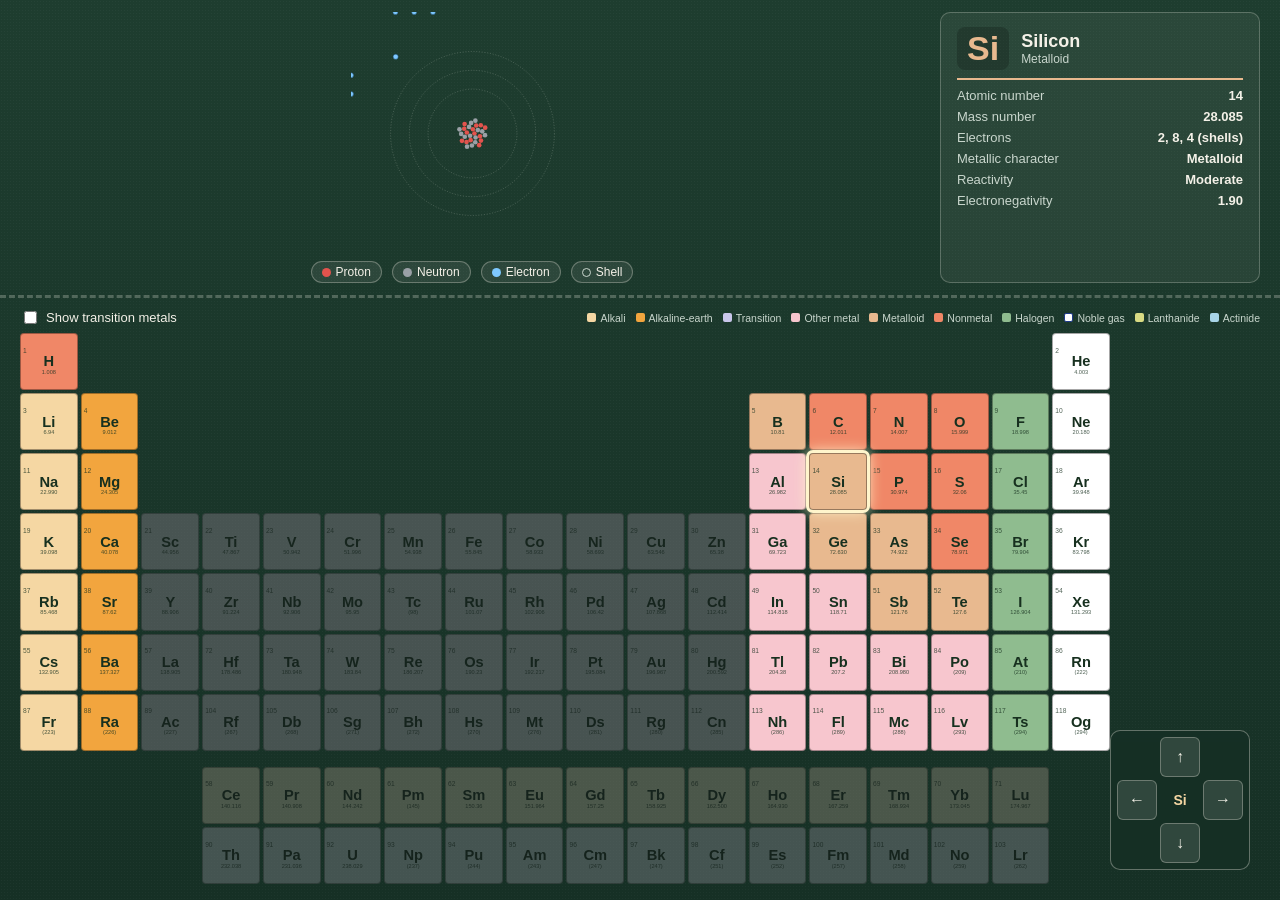
==== index.html @ e2ac0fb5 "Add interactive periodic table with Bohr model and trend toasts Blackboard-themed single-page app fo" ====
<!DOCTYPE html>
<html lang="en">
<head>
<meta charset="UTF-8">
<meta name="viewport" content="width=device-width, initial-scale=1.0">
<title>Atomic Journey — Interactive Periodic Table</title>
<link rel="stylesheet" href="style.css">
</head>
<body>
<div class="app">

  <header class="top-zone">
    <section class="bohr-panel">
      <svg id="bohr-svg" viewBox="0 0 440 440" aria-label="Bohr model diagram"></svg>
      <div class="legend-chips">
        <button class="legend-chip" data-kind="proton"><span class="dot proton"></span>Proton</button>
        <button class="legend-chip" data-kind="neutron"><span class="dot neutron"></span>Neutron</button>
        <button class="legend-chip" data-kind="electron"><span class="dot electron"></span>Electron</button>
        <button class="legend-chip" data-kind="shell"><span class="dot shell"></span>Shell</button>
      </div>
    </section>

    <aside class="info-panel" id="info-panel"></aside>
  </header>

  <main class="bottom-zone">
    <div class="table-toolbar">
      <label class="tm-toggle">
        <input type="checkbox" id="tm-toggle">
        Show transition metals
      </label>
      <div class="category-legend">
        <span><i style="background:#f5d7a3"></i>Alkali</span>
        <span><i style="background:#f2a53e"></i>Alkaline-earth</span>
        <span><i style="background:#c9c6ea"></i>Transition</span>
        <span><i style="background:#f7c6ce"></i>Other metal</span>
        <span><i style="background:#e8b98f"></i>Metalloid</span>
        <span><i style="background:#f08767"></i>Nonmetal</span>
        <span><i style="background:#8fbc8f"></i>Halogen</span>
        <span><i style="background:#ffffff;border:1px solid #1e3a8a"></i>Noble gas</span>
        <span><i style="background:#d9db84"></i>Lanthanide</span>
        <span><i style="background:#a8d5e8"></i>Actinide</span>
      </div>
    </div>

    <div class="table-wrap">
      <div class="periodic-grid" id="periodic-grid"></div>

      <div class="dpad" id="dpad">
        <button data-dir="up" aria-label="Move up a group">&#8593;</button>
        <button data-dir="left" aria-label="Move left across a period">&#8592;</button>
        <div class="dpad-center" id="dpad-current">Si</div>
        <button data-dir="right" aria-label="Move right across a period">&#8594;</button>
        <button data-dir="down" aria-label="Move down a group">&#8595;</button>
      </div>
    </div>
  </main>

</div>

<div id="toast-container"></div>
<div id="popup" class="popup hidden"></div>

<script src="elements.js"></script>
<script src="app.js"></script>
</body>
</html>
---- style.css ----
:root {
  --board: #1e3d2f;
  --board-dark: #163025;
  --chalk: #f4f1e8;
  --chalk-dim: #c9d6cd;
  --accent: #f5d7a3;
}

* { box-sizing: border-box; }

html, body {
  margin: 0;
  height: 100%;
  overflow: hidden;
  background: var(--board);
  color: var(--chalk);
  font-family: 'Segoe UI', Verdana, sans-serif;
}

body {
  background-image:
    radial-gradient(rgba(255,255,255,0.03) 1px, transparent 1px),
    linear-gradient(var(--board), var(--board-dark));
  background-size: 3px 3px, cover;
}

.app {
  display: flex;
  flex-direction: column;
  height: 100vh;
}

/* ---------- Top zone: Bohr model + info panel ---------- */
.top-zone {
  flex: 0 0 32%;
  display: flex;
  gap: 16px;
  padding: 12px 20px;
  border-bottom: 3px dashed rgba(244,241,232,0.25);
}

.bohr-panel {
  flex: 1 1 55%;
  display: flex;
  flex-direction: column;
  align-items: center;
  justify-content: center;
  min-width: 0;
}

#bohr-svg {
  width: 27vh;
  height: 27vh;
  max-width: 100%;
  flex: 0 0 auto;
}

.shell-ring {
  fill: none;
  stroke: rgba(244,241,232,0.35);
  stroke-dasharray: 2 3;
  cursor: pointer;
}

.electron-group {
  animation-name: spin;
  animation-timing-function: linear;
  animation-iteration-count: infinite;
}
@media (prefers-reduced-motion: reduce) {
  .electron-group { animation: none; }
}
@keyframes spin {
  from { transform: rotate(0deg); }
  to { transform: rotate(360deg); }
}

.electron {
  fill: #7ec8ff;
  stroke: #1a4a73;
  stroke-width: 0.8;
  cursor: pointer;
}
.nucleon.proton { fill: #e2534d; cursor: pointer; }
.nucleon.neutron { fill: #9aa0a6; cursor: pointer; }
.nucleus-blob { fill: #b0473f; opacity: 0.85; }
.nucleus-label { font-size: 13px; text-anchor: middle; fill: var(--chalk); font-weight: 600; }
.nucleus-label.proton { fill: #ffb3ab; }
.nucleus-label.neutron { fill: #d8dbde; }

.legend-chips {
  display: flex;
  gap: 10px;
  margin-top: 6px;
  flex-wrap: wrap;
  justify-content: center;
}
.legend-chip {
  display: flex;
  align-items: center;
  gap: 5px;
  background: rgba(244,241,232,0.08);
  border: 1px solid rgba(244,241,232,0.3);
  color: var(--chalk);
  border-radius: 14px;
  padding: 3px 10px;
  font-size: 12px;
  cursor: pointer;
}
.legend-chip:hover { background: rgba(244,241,232,0.18); }
.legend-chip .dot {
  width: 9px; height: 9px; border-radius: 50%; display: inline-block;
}
.dot.proton { background: #e2534d; }
.dot.neutron { background: #9aa0a6; }
.dot.electron { background: #7ec8ff; }
.dot.shell { background: transparent; border: 1px solid var(--chalk-dim); }

/* ---------- Info panel ---------- */
.info-panel {
  flex: 0 0 320px;
  background: rgba(244,241,232,0.06);
  border: 1px solid rgba(244,241,232,0.25);
  border-radius: 10px;
  padding: 14px 16px;
  overflow-y: auto;
  --accent: #f5d7a3;
}

.info-header {
  display: flex;
  align-items: center;
  gap: 12px;
  border-bottom: 2px solid var(--accent);
  padding-bottom: 8px;
  margin-bottom: 8px;
}
.info-symbol {
  font-size: 34px;
  font-weight: 700;
  color: var(--accent);
  background: rgba(0,0,0,0.2);
  border-radius: 8px;
  padding: 2px 10px;
}
.info-name { font-size: 18px; font-weight: 600; }
.info-category { font-size: 12px; color: var(--chalk-dim); }

.info-facts { margin: 0; display: flex; flex-direction: column; gap: 6px; }
.info-facts > div { display: flex; justify-content: space-between; font-size: 13px; gap: 8px; }
.info-facts dt { color: var(--chalk-dim); }
.info-facts dd { margin: 0; font-weight: 600; text-align: right; }

/* ---------- Bottom zone: table ---------- */
.bottom-zone {
  flex: 1 1 68%;
  display: flex;
  flex-direction: column;
  padding: 10px 20px 16px;
  min-height: 0;
}

.table-toolbar {
  display: flex;
  align-items: center;
  justify-content: space-between;
  gap: 16px;
  flex-wrap: wrap;
  padding-bottom: 6px;
}

.tm-toggle {
  display: flex;
  align-items: center;
  gap: 6px;
  font-size: 13px;
  cursor: pointer;
  white-space: nowrap;
}

.category-legend {
  display: flex;
  gap: 10px;
  flex-wrap: wrap;
  font-size: 10.5px;
  color: var(--chalk-dim);
}
.category-legend span { display: flex; align-items: center; gap: 4px; }
.category-legend i { width: 9px; height: 9px; border-radius: 2px; display: inline-block; }

.table-wrap {
  flex: 1;
  position: relative;
  min-height: 0;
  padding-right: 150px;
}

.periodic-grid {
  display: grid;
  grid-template-columns: repeat(18, minmax(0, 1fr));
  grid-template-rows: repeat(7, minmax(0, 1fr)) 10px repeat(2, minmax(0, 1fr));
  gap: 3px;
  height: 100%;
  width: 100%;
}

.tile {
  background: var(--tile-color, #ddd);
  border: 1px solid rgba(0,0,0,0.35);
  border-radius: 4px;
  color: #17301f;
  display: flex;
  flex-direction: column;
  align-items: center;
  justify-content: center;
  padding: 1px 2px;
  cursor: pointer;
  font-family: inherit;
  min-width: 0;
  overflow: hidden;
  transition: transform 0.12s ease, box-shadow 0.12s ease;
}
.tile:hover:not(.inactive) { transform: scale(1.08); box-shadow: 0 0 8px rgba(244,241,232,0.6); z-index: 2; }
.tile.current {
  outline: 3px solid #fff5cc;
  box-shadow: 0 0 14px 2px rgba(255,245,204,0.9);
  z-index: 3;
}
.tile.inactive {
  filter: grayscale(0.7) brightness(0.55);
  cursor: default;
  opacity: 0.55;
}

.tile-z { font-size: 0.5em; align-self: flex-start; opacity: 0.75; line-height: 1; }
.tile-symbol { font-size: 1.1em; font-weight: 700; line-height: 1.05; }
.tile-mass { font-size: 0.42em; line-height: 1; opacity: 0.8; }

/* ---------- D-pad ---------- */
.dpad {
  position: absolute;
  right: 10px;
  bottom: 14px;
  display: grid;
  grid-template-columns: repeat(3, 40px);
  grid-template-rows: repeat(3, 40px);
  gap: 3px;
  background: rgba(22,48,37,0.85);
  border: 1px solid rgba(244,241,232,0.35);
  border-radius: 10px;
  padding: 6px;
  backdrop-filter: blur(2px);
}
.dpad button {
  background: rgba(244,241,232,0.12);
  border: 1px solid rgba(244,241,232,0.3);
  color: var(--chalk);
  font-size: 16px;
  border-radius: 6px;
  cursor: pointer;
}
.dpad button:hover:not(:disabled) { background: rgba(244,241,232,0.28); }
.dpad button:disabled { opacity: 0.25; cursor: default; }
.dpad button[data-dir="up"] { grid-column: 2; grid-row: 1; }
.dpad button[data-dir="left"] { grid-column: 1; grid-row: 2; }
.dpad button[data-dir="right"] { grid-column: 3; grid-row: 2; }
.dpad button[data-dir="down"] { grid-column: 2; grid-row: 3; }
.dpad-center {
  grid-column: 2; grid-row: 2;
  display: flex; align-items: center; justify-content: center;
  font-weight: 700;
  font-size: 14px;
  color: var(--accent, #f5d7a3);
}

/* ---------- Toasts ---------- */
#toast-container {
  position: fixed;
  top: 16px;
  left: 50%;
  transform: translateX(-50%);
  display: flex;
  flex-direction: column;
  gap: 8px;
  z-index: 50;
  align-items: center;
}
.toast {
  background: rgba(22,48,37,0.95);
  border: 1px solid rgba(244,241,232,0.4);
  border-radius: 8px;
  padding: 10px 16px;
  min-width: 320px;
  max-width: 480px;
  opacity: 0;
  transform: translateY(-12px);
  transition: opacity 0.25s ease, transform 0.25s ease;
  box-shadow: 0 4px 16px rgba(0,0,0,0.4);
}
.toast.show { opacity: 1; transform: translateY(0); }
.toast-headline { font-weight: 700; font-size: 14px; margin-bottom: 4px; }
.toast-stats { font-size: 12px; color: var(--chalk-dim); margin-bottom: 4px; }
.toast-trend { font-size: 12.5px; line-height: 1.35; }
.toast-extra { font-size: 12px; margin-top: 4px; color: var(--accent); }

/* ---------- Popup ---------- */
.popup {
  position: fixed;
  background: rgba(22,48,37,0.97);
  border: 1px solid rgba(244,241,232,0.4);
  border-radius: 8px;
  padding: 10px 14px;
  max-width: 240px;
  font-size: 12.5px;
  line-height: 1.4;
  z-index: 60;
  box-shadow: 0 4px 16px rgba(0,0,0,0.4);
}
.popup p { margin: 4px 0 0; }
.popup.hidden { display: none; }
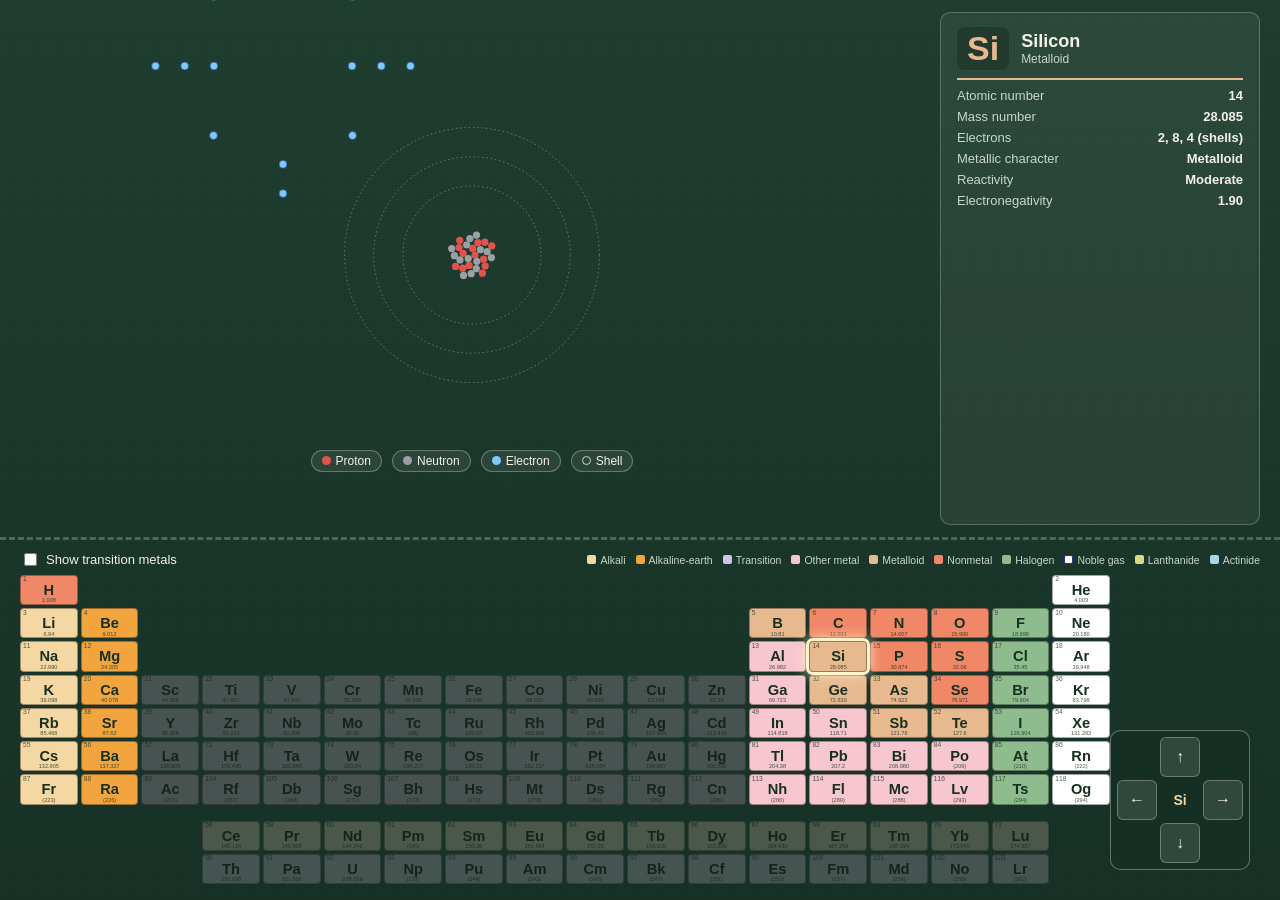
==== commit 1b80ccc9: "Rebalance layout toward the Bohr model, add comic-style change bursts Bohr model + info panel now ta" ====
--- a/index.html
+++ b/index.html
@@ -58,7 +58,6 @@
 
 </div>
 
-<div id="toast-container"></div>
 <div id="popup" class="popup hidden"></div>
 
 <script src="elements.js"></script>
--- a/style.css
+++ b/style.css
@@ -32,7 +32,7 @@
 
 /* ---------- Top zone: Bohr model + info panel ---------- */
 .top-zone {
-  flex: 0 0 32%;
+  flex: 0 0 60%;
   display: flex;
   gap: 16px;
   padding: 12px 20px;
@@ -49,10 +49,11 @@
 }
 
 #bohr-svg {
-  width: 27vh;
-  height: 27vh;
+  width: 42vh;
+  height: 42vh;
   max-width: 100%;
   flex: 0 0 auto;
+  overflow: visible;
 }
 
 .shell-ring {
@@ -87,6 +88,34 @@
 .nucleus-label { font-size: 13px; text-anchor: middle; fill: var(--chalk); font-weight: 600; }
 .nucleus-label.proton { fill: #ffb3ab; }
 .nucleus-label.neutron { fill: #d8dbde; }
+
+.comic-burst {
+  font: 800 28px 'Comic Sans MS', 'Segoe UI', sans-serif;
+  text-anchor: middle;
+  paint-order: stroke;
+  stroke: #142219;
+  stroke-width: 4px;
+  stroke-linejoin: round;
+  transform-box: fill-box;
+  transform-origin: center;
+  opacity: 0;
+  animation: comic-pop 1100ms ease-out forwards;
+  pointer-events: none;
+}
+.comic-burst.proton { fill: #ff9d8f; }
+.comic-burst.neutron { fill: #cfd4d8; }
+.comic-burst.electron { fill: #8fd4ff; }
+.comic-burst.shell { fill: #fff08a; }
+@keyframes comic-pop {
+  0%   { opacity: 0; transform: scale(0.3) rotate(-8deg) translateY(6px); }
+  18%  { opacity: 1; transform: scale(1.2) rotate(4deg) translateY(-4px); }
+  35%  { transform: scale(1) rotate(-2deg) translateY(-6px); }
+  75%  { opacity: 1; transform: scale(1) rotate(0deg) translateY(-18px); }
+  100% { opacity: 0; transform: scale(0.9) rotate(0deg) translateY(-34px); }
+}
+@media (prefers-reduced-motion: reduce) {
+  .comic-burst { animation: none; opacity: 1; }
+}
 
 .legend-chips {
   display: flex;
@@ -153,7 +182,7 @@
 
 /* ---------- Bottom zone: table ---------- */
 .bottom-zone {
-  flex: 1 1 68%;
+  flex: 1 1 40%;
   display: flex;
   flex-direction: column;
   padding: 10px 20px 16px;
@@ -273,35 +302,27 @@
   color: var(--accent, #f5d7a3);
 }
 
-/* ---------- Toasts ---------- */
-#toast-container {
+/* ---------- Flying info toast ---------- */
+.toast {
   position: fixed;
-  top: 16px;
-  left: 50%;
-  transform: translateX(-50%);
-  display: flex;
-  flex-direction: column;
-  gap: 8px;
-  z-index: 50;
-  align-items: center;
-}
-.toast {
-  background: rgba(22,48,37,0.95);
+  background: rgba(22,48,37,0.96);
   border: 1px solid rgba(244,241,232,0.4);
   border-radius: 8px;
   padding: 10px 16px;
-  min-width: 320px;
-  max-width: 480px;
+  width: 300px;
+  z-index: 55;
+  box-shadow: 0 4px 16px rgba(0,0,0,0.4);
   opacity: 0;
-  transform: translateY(-12px);
-  transition: opacity 0.25s ease, transform 0.25s ease;
-  box-shadow: 0 4px 16px rgba(0,0,0,0.4);
-}
-.toast.show { opacity: 1; transform: translateY(0); }
-.toast-headline { font-weight: 700; font-size: 14px; margin-bottom: 4px; }
-.toast-stats { font-size: 12px; color: var(--chalk-dim); margin-bottom: 4px; }
-.toast-trend { font-size: 12.5px; line-height: 1.35; }
-.toast-extra { font-size: 12px; margin-top: 4px; color: var(--accent); }
+  transform: scale(0.85);
+}
+.toast-headline { font-weight: 700; font-size: 13px; margin-bottom: 4px; }
+.toast-stats { font-size: 11.5px; color: var(--chalk-dim); margin-bottom: 4px; }
+.toast-trend { font-size: 12px; line-height: 1.35; }
+.toast-extra { font-size: 11.5px; margin-top: 4px; color: var(--accent); }
+.toast-predict { font-size: 12px; line-height: 1.35; margin-top: 6px; padding-top: 6px; border-top: 1px dashed rgba(244,241,232,0.3); font-style: italic; color: #cdeccb; }
+@media (prefers-reduced-motion: reduce) {
+  .toast { transition: opacity 0.3s ease !important; }
+}
 
 /* ---------- Popup ---------- */
 .popup {
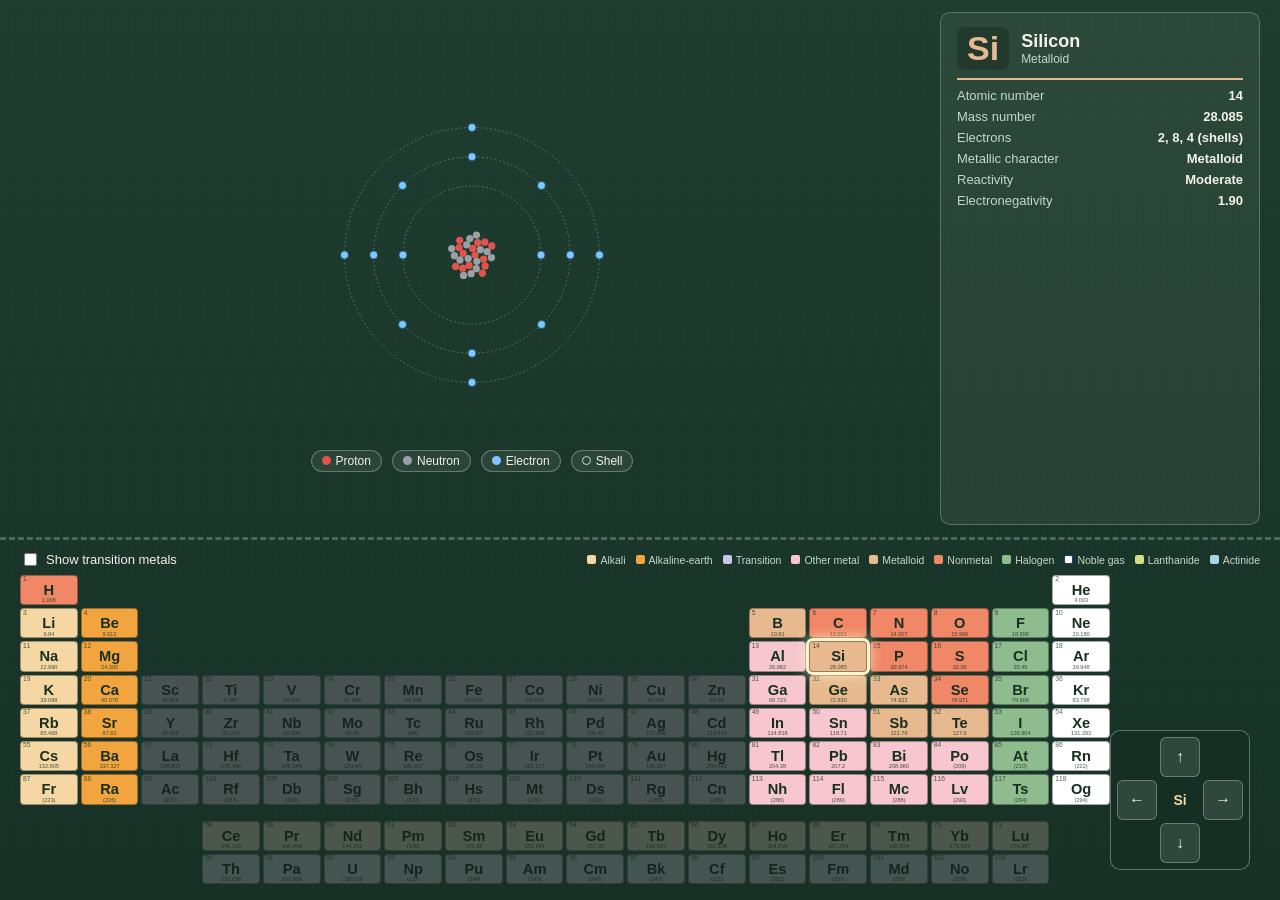
==== commit 0e6300fc: "Fix electron ring positioning, reposition toast, add subshell display Electrons were missing the CEN" ====
--- a/index.html
+++ b/index.html
@@ -11,6 +11,7 @@
 
   <header class="top-zone">
     <section class="bohr-panel">
+      <div class="subshell-panel" id="subshell-panel"></div>
       <svg id="bohr-svg" viewBox="0 0 440 440" aria-label="Bohr model diagram"></svg>
       <div class="legend-chips">
         <button class="legend-chip" data-kind="proton"><span class="dot proton"></span>Proton</button>
--- a/style.css
+++ b/style.css
@@ -46,7 +46,37 @@
   align-items: center;
   justify-content: center;
   min-width: 0;
-}
+  position: relative;
+}
+
+.subshell-panel {
+  position: absolute;
+  left: 14px;
+  top: 50%;
+  transform: translateY(-50%);
+  display: grid;
+  grid-template-columns: repeat(2, minmax(0, 1fr));
+  gap: 5px;
+  max-width: 190px;
+}
+
+.subshell-chip {
+  display: flex;
+  align-items: center;
+  justify-content: space-between;
+  gap: 6px;
+  padding: 3px 8px;
+  border-radius: 6px;
+  font-size: 12px;
+  font-weight: 600;
+  color: #17301f;
+  white-space: nowrap;
+}
+.subshell-chip .n-count { font-weight: 700; }
+.subshell-chip.sub-s { background: #8fd4ff; }
+.subshell-chip.sub-p { background: #9fe0a8; }
+.subshell-chip.sub-d { background: #c9c6ea; }
+.subshell-chip.sub-f { background: #d9db84; }
 
 #bohr-svg {
   width: 42vh;
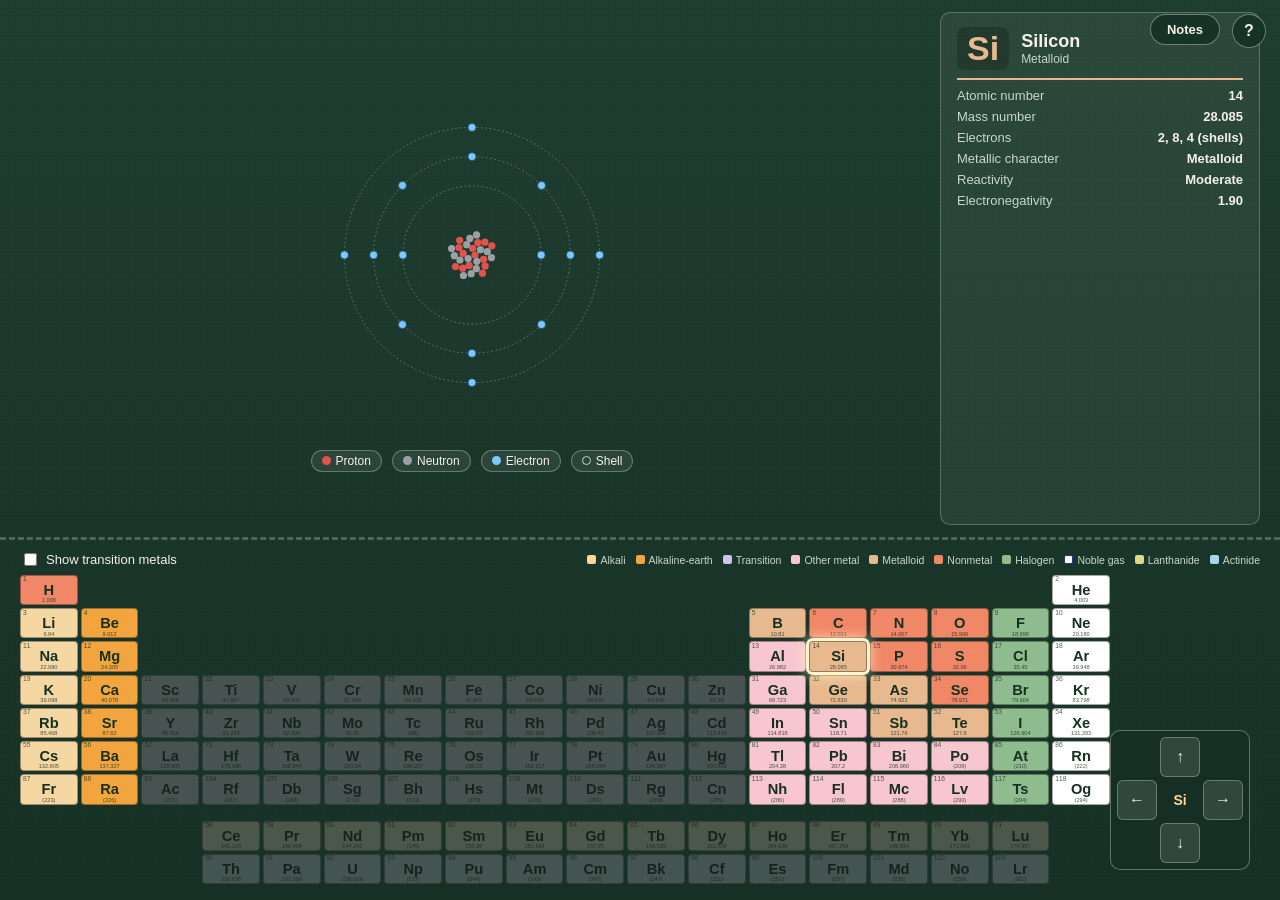
==== commit ad49f299: "Persistent/subheaded toasts beside the atom, guided tour, notes page The info toast no longer auto-d" ====
--- a/index.html
+++ b/index.html
@@ -61,6 +61,21 @@
 
 <div id="popup" class="popup hidden"></div>
 
+<a id="notes-btn" class="corner-btn notes-btn" href="notes.html" aria-label="Open notes page">Notes</a>
+<button id="tour-btn" class="corner-btn tour-btn" aria-label="Take the tour">?</button>
+
+<div id="tour-blocker" class="tour-blocker hidden"></div>
+<div id="tour-highlight" class="tour-highlight hidden"></div>
+<div id="tour-caption" class="tour-caption hidden">
+  <div class="tour-title" id="tour-title"></div>
+  <div class="tour-body" id="tour-body"></div>
+  <div class="tour-controls">
+    <button id="tour-skip">Skip</button>
+    <span class="tour-progress" id="tour-progress"></span>
+    <button id="tour-next">Next</button>
+  </div>
+</div>
+
 <script src="elements.js"></script>
 <script src="app.js"></script>
 </body>
--- a/style.css
+++ b/style.css
@@ -86,17 +86,24 @@
   overflow: visible;
 }
 
+.atom-scale {
+  transform-origin: 220px 220px;
+  transition: transform 700ms ease;
+}
+
 .shell-ring {
   fill: none;
   stroke: rgba(244,241,232,0.35);
   stroke-dasharray: 2 3;
   cursor: pointer;
+  transition: r 600ms ease, opacity 500ms ease;
 }
 
 .electron-group {
   animation-name: spin;
   animation-timing-function: linear;
   animation-iteration-count: infinite;
+  transition: opacity 500ms ease;
 }
 @media (prefers-reduced-motion: reduce) {
   .electron-group { animation: none; }
@@ -111,10 +118,25 @@
   stroke: #1a4a73;
   stroke-width: 0.8;
   cursor: pointer;
-}
-.nucleon.proton { fill: #e2534d; cursor: pointer; }
-.nucleon.neutron { fill: #9aa0a6; cursor: pointer; }
-.nucleus-blob { fill: #b0473f; opacity: 0.85; }
+  transition: cx 550ms ease, cy 550ms ease, opacity 450ms ease, r 450ms ease;
+}
+.nucleon {
+  transition: cx 550ms ease, cy 550ms ease, opacity 450ms ease, r 450ms ease;
+  animation: nucleon-jiggle 2.6s ease-in-out infinite;
+  cursor: pointer;
+}
+.nucleon.proton { fill: #e2534d; }
+.nucleon.neutron { fill: #9aa0a6; }
+@keyframes nucleon-jiggle {
+  0%, 100% { transform: translate(0, 0); }
+  25%      { transform: translate(0.6px, -0.5px); }
+  50%      { transform: translate(-0.5px, 0.6px); }
+  75%      { transform: translate(0.5px, 0.5px); }
+}
+@media (prefers-reduced-motion: reduce) {
+  .nucleon { animation: none; }
+}
+.nucleus-blob { fill: #b0473f; opacity: 0.85; transition: r 500ms ease; }
 .nucleus-label { font-size: 13px; text-anchor: middle; fill: var(--chalk); font-weight: 600; }
 .nucleus-label.proton { fill: #ffb3ab; }
 .nucleus-label.neutron { fill: #d8dbde; }
@@ -138,10 +160,10 @@
 .comic-burst.shell { fill: #fff08a; }
 @keyframes comic-pop {
   0%   { opacity: 0; transform: scale(0.3) rotate(-8deg) translateY(6px); }
-  18%  { opacity: 1; transform: scale(1.2) rotate(4deg) translateY(-4px); }
-  35%  { transform: scale(1) rotate(-2deg) translateY(-6px); }
-  75%  { opacity: 1; transform: scale(1) rotate(0deg) translateY(-18px); }
-  100% { opacity: 0; transform: scale(0.9) rotate(0deg) translateY(-34px); }
+  18%  { opacity: 1; transform: scale(1.2) rotate(4deg) translateY(-8px); }
+  35%  { transform: scale(1) rotate(-2deg) translateY(-16px); }
+  75%  { opacity: 1; transform: scale(1) rotate(0deg) translateY(-34px); }
+  100% { opacity: 0; transform: scale(0.9) rotate(0deg) translateY(-50px); }
 }
 @media (prefers-reduced-motion: reduce) {
   .comic-burst { animation: none; opacity: 1; }
@@ -332,27 +354,104 @@
   color: var(--accent, #f5d7a3);
 }
 
-/* ---------- Flying info toast ---------- */
+/* ---------- Info toast (persists beside the atom until the next move) ---------- */
 .toast {
   position: fixed;
-  background: rgba(22,48,37,0.96);
-  border: 1px solid rgba(244,241,232,0.4);
+  background: rgba(18,40,30,0.98);
+  border: 1px solid rgba(244,241,232,0.45);
   border-radius: 8px;
-  padding: 10px 16px;
-  width: 300px;
+  padding: 12px 18px;
+  width: 320px;
   z-index: 55;
-  box-shadow: 0 4px 16px rgba(0,0,0,0.4);
+  box-shadow: 0 4px 20px rgba(0,0,0,0.45);
   opacity: 0;
-  transform: scale(0.85);
-}
-.toast-headline { font-weight: 700; font-size: 13px; margin-bottom: 4px; }
-.toast-stats { font-size: 11.5px; color: var(--chalk-dim); margin-bottom: 4px; }
-.toast-trend { font-size: 12px; line-height: 1.35; }
-.toast-extra { font-size: 11.5px; margin-top: 4px; color: var(--accent); }
-.toast-predict { font-size: 12px; line-height: 1.35; margin-top: 6px; padding-top: 6px; border-top: 1px dashed rgba(244,241,232,0.3); font-style: italic; color: #cdeccb; }
+}
+.toast-section + .toast-section {
+  margin-top: 9px;
+  padding-top: 9px;
+  border-top: 1px dashed rgba(244,241,232,0.3);
+}
+.toast-label {
+  font-size: 10.5px;
+  text-transform: uppercase;
+  letter-spacing: 0.07em;
+  font-weight: 700;
+  color: var(--accent);
+  margin-bottom: 4px;
+}
+.toast-headline { font-weight: 700; font-size: 14.5px; margin-bottom: 5px; }
+.toast-stats { font-size: 12.5px; color: var(--chalk-dim); }
+.toast-trend { font-size: 13px; line-height: 1.4; }
+.toast-extra { font-size: 12.5px; margin-top: 5px; color: var(--accent); }
+.toast-predict { font-size: 13px; line-height: 1.4; font-style: italic; color: #d9f2d6; }
 @media (prefers-reduced-motion: reduce) {
   .toast { transition: opacity 0.3s ease !important; }
 }
+
+/* ---------- Corner buttons (Notes / Tour) ---------- */
+.corner-btn {
+  position: fixed;
+  top: 14px;
+  z-index: 70;
+  background: rgba(22,48,37,0.9);
+  color: var(--chalk);
+  border: 1px solid rgba(244,241,232,0.4);
+  border-radius: 20px;
+  font-size: 13px;
+  font-weight: 700;
+  cursor: pointer;
+  text-decoration: none;
+  display: inline-flex;
+  align-items: center;
+  justify-content: center;
+}
+.corner-btn:hover { background: rgba(244,241,232,0.18); }
+.notes-btn { right: 60px; padding: 7px 16px; }
+.tour-btn { right: 14px; width: 34px; height: 34px; padding: 0; border-radius: 50%; font-size: 16px; }
+
+/* ---------- Guided tour ---------- */
+.hidden { display: none; }
+.tour-blocker {
+  position: fixed;
+  inset: 0;
+  z-index: 90;
+  background: transparent;
+}
+.tour-highlight {
+  position: fixed;
+  z-index: 91;
+  border-radius: 12px;
+  border: 3px solid #fff5cc;
+  box-shadow: 0 0 0 9999px rgba(10,20,15,0.75), 0 0 26px rgba(255,245,204,0.5);
+  transition: top 350ms ease, left 350ms ease, width 350ms ease, height 350ms ease;
+  pointer-events: none;
+}
+.tour-caption {
+  position: fixed;
+  z-index: 92;
+  width: 320px;
+  background: rgba(18,40,30,0.98);
+  border: 1px solid rgba(244,241,232,0.45);
+  border-radius: 10px;
+  padding: 14px 18px;
+  box-shadow: 0 4px 20px rgba(0,0,0,0.45);
+  transition: top 350ms ease, left 350ms ease;
+}
+.tour-title { font-weight: 700; font-size: 15px; margin-bottom: 6px; color: var(--accent); }
+.tour-body { font-size: 13px; line-height: 1.4; margin-bottom: 12px; }
+.tour-controls { display: flex; align-items: center; justify-content: space-between; gap: 10px; }
+.tour-controls button {
+  background: rgba(244,241,232,0.12);
+  border: 1px solid rgba(244,241,232,0.3);
+  color: var(--chalk);
+  border-radius: 6px;
+  padding: 5px 14px;
+  font-size: 12.5px;
+  cursor: pointer;
+}
+.tour-controls button:hover { background: rgba(244,241,232,0.24); }
+#tour-next { background: var(--accent); color: #17301f; border-color: var(--accent); }
+.tour-progress { font-size: 11.5px; color: var(--chalk-dim); }
 
 /* ---------- Popup ---------- */
 .popup {
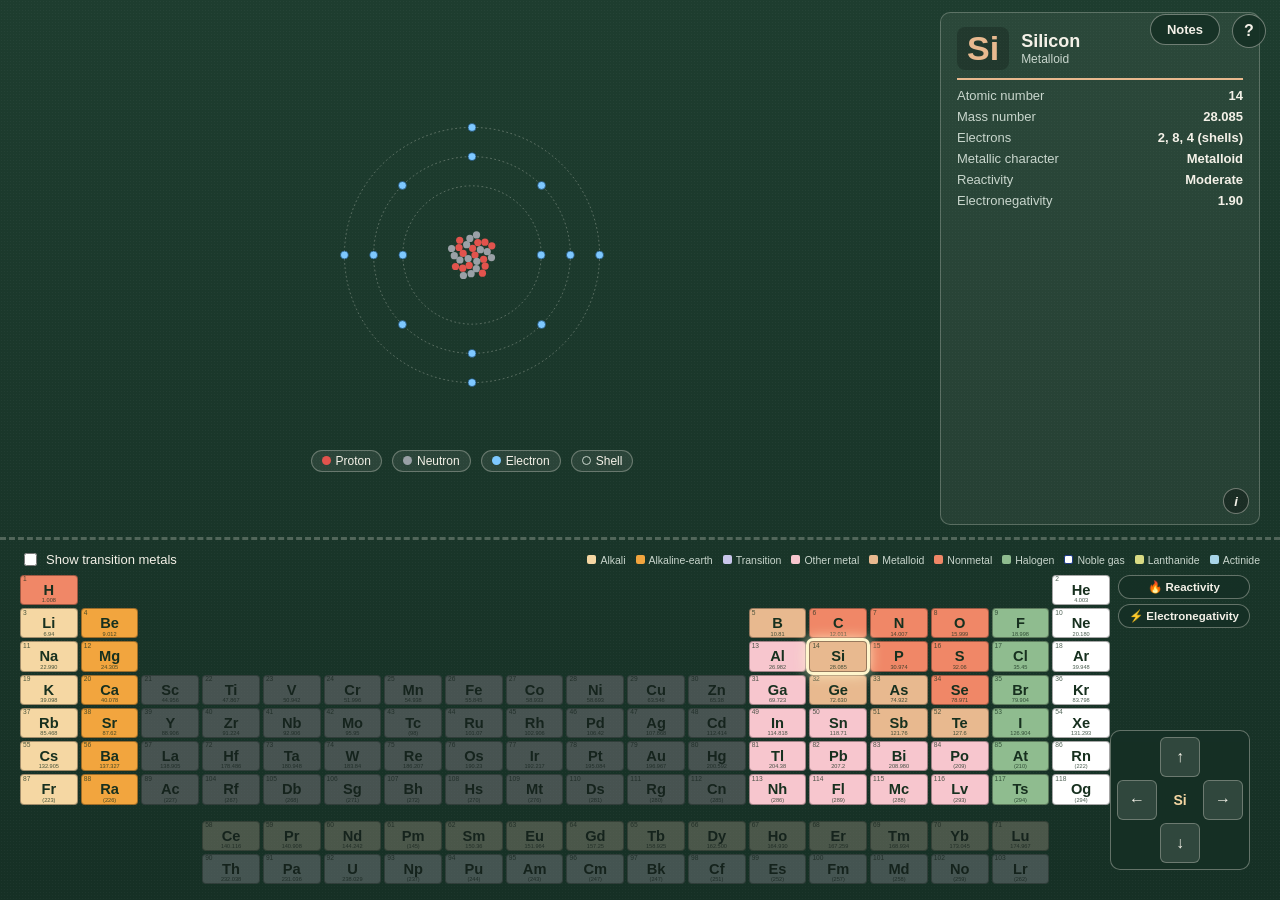
==== commit 6e52b1bd: "Category-aware reactivity prediction, reactivity/electronegativity heatmaps, flip-card write-ups Rea" ====
--- a/index.html
+++ b/index.html
@@ -21,7 +21,13 @@
       </div>
     </section>
 
-    <aside class="info-panel" id="info-panel"></aside>
+    <aside class="info-panel" id="info-panel">
+      <button class="flip-btn" id="flip-btn" aria-label="Show element write-up">i</button>
+      <div class="info-card-inner" id="info-card-inner">
+        <div class="info-card-front" id="info-card-front"></div>
+        <div class="info-card-back" id="info-card-back"></div>
+      </div>
+    </aside>
   </header>
 
   <main class="bottom-zone">
@@ -47,6 +53,11 @@
     <div class="table-wrap">
       <div class="periodic-grid" id="periodic-grid"></div>
 
+      <div class="heatmap-toggles">
+        <button class="heatmap-btn" id="heat-reactivity-btn">🔥 Reactivity</button>
+        <button class="heatmap-btn" id="heat-electroneg-btn">⚡ Electronegativity</button>
+      </div>
+
       <div class="dpad" id="dpad">
         <button data-dir="up" aria-label="Move up a group">&#8593;</button>
         <button data-dir="left" aria-label="Move left across a period">&#8592;</button>
@@ -60,6 +71,7 @@
 </div>
 
 <div id="popup" class="popup hidden"></div>
+<div id="heatmap-caption" class="heatmap-caption hidden"></div>
 
 <a id="notes-btn" class="corner-btn notes-btn" href="notes.html" aria-label="Open notes page">Notes</a>
 <button id="tour-btn" class="corner-btn tour-btn" aria-label="Take the tour">?</button>
--- a/style.css
+++ b/style.css
@@ -197,15 +197,59 @@
 .dot.electron { background: #7ec8ff; }
 .dot.shell { background: transparent; border: 1px solid var(--chalk-dim); }
 
-/* ---------- Info panel ---------- */
+/* ---------- Info panel (flip card) ---------- */
 .info-panel {
   flex: 0 0 320px;
   background: rgba(244,241,232,0.06);
   border: 1px solid rgba(244,241,232,0.25);
   border-radius: 10px;
+  position: relative;
+  --accent: #f5d7a3;
+  perspective: 1400px;
+}
+
+.flip-btn {
+  position: absolute;
+  bottom: 10px;
+  right: 10px;
+  z-index: 5;
+  width: 26px;
+  height: 26px;
+  border-radius: 50%;
+  background: rgba(0,0,0,0.3);
+  border: 1px solid rgba(244,241,232,0.4);
+  color: var(--chalk);
+  cursor: pointer;
+  font-size: 13px;
+  font-style: italic;
+  font-weight: 700;
+  display: flex;
+  align-items: center;
+  justify-content: center;
+}
+.flip-btn:hover { background: rgba(244,241,232,0.2); }
+
+.info-card-inner {
+  position: relative;
+  width: 100%;
+  height: 100%;
+  transform-style: preserve-3d;
+  transition: transform 600ms ease;
+}
+.info-card-inner.flipped { transform: rotateY(180deg); }
+
+.info-card-front, .info-card-back {
+  position: absolute;
+  inset: 0;
+  backface-visibility: hidden;
   padding: 14px 16px;
   overflow-y: auto;
-  --accent: #f5d7a3;
+}
+.info-card-back { transform: rotateY(180deg); }
+
+.info-writeup p { font-size: 13px; line-height: 1.55; margin: 8px 0; }
+@media (prefers-reduced-motion: reduce) {
+  .info-card-inner { transition: none; }
 }
 
 .info-header {
@@ -313,9 +357,67 @@
   opacity: 0.55;
 }
 
-.tile-z { font-size: 0.5em; align-self: flex-start; opacity: 0.75; line-height: 1; }
-.tile-symbol { font-size: 1.1em; font-weight: 700; line-height: 1.05; }
-.tile-mass { font-size: 0.42em; line-height: 1; opacity: 0.8; }
+.tile-z { font-size: 0.5em; align-self: flex-start; opacity: 0.75; line-height: 1; transition: opacity 0.2s ease; }
+.tile-symbol { font-size: 1.1em; font-weight: 700; line-height: 1.05; transition: opacity 0.2s ease; }
+.tile-mass { font-size: 0.42em; line-height: 1; opacity: 0.8; transition: opacity 0.2s ease; }
+
+/* ---------- Heatmaps ---------- */
+.heatmap-toggles {
+  position: absolute;
+  top: 0;
+  right: 10px;
+  display: flex;
+  flex-direction: column;
+  gap: 5px;
+  z-index: 4;
+}
+.heatmap-btn {
+  background: rgba(22,48,37,0.85);
+  border: 1px solid rgba(244,241,232,0.35);
+  color: var(--chalk);
+  border-radius: 14px;
+  padding: 4px 10px;
+  font-size: 11.5px;
+  font-weight: 600;
+  cursor: pointer;
+  white-space: nowrap;
+}
+.heatmap-btn:hover { background: rgba(244,241,232,0.18); }
+.heatmap-btn.active {
+  background: var(--accent, #f5d7a3);
+  color: #17301f;
+  border-color: var(--accent, #f5d7a3);
+}
+
+.periodic-grid.heatmap-reactivity .tile,
+.periodic-grid.heatmap-electroneg .tile {
+  border-color: rgba(244,241,232,0.15);
+}
+.periodic-grid.heatmap-reactivity .tile { background: var(--heat-reactivity) !important; }
+.periodic-grid.heatmap-electroneg .tile { background: var(--heat-electroneg) !important; }
+.periodic-grid.heatmap-reactivity .tile-z,
+.periodic-grid.heatmap-reactivity .tile-symbol,
+.periodic-grid.heatmap-reactivity .tile-mass,
+.periodic-grid.heatmap-electroneg .tile-z,
+.periodic-grid.heatmap-electroneg .tile-symbol,
+.periodic-grid.heatmap-electroneg .tile-mass {
+  opacity: 0;
+}
+
+.heatmap-caption {
+  position: fixed;
+  left: 50%;
+  top: calc(60% + 10px);
+  transform: translateX(-50%);
+  z-index: 65;
+  width: 340px;
+  background: rgba(18,40,30,0.98);
+  border: 1px solid rgba(244,241,232,0.45);
+  border-radius: 10px;
+  padding: 12px 18px;
+  box-shadow: 0 4px 20px rgba(0,0,0,0.45);
+  text-align: center;
+}
 
 /* ---------- D-pad ---------- */
 .dpad {
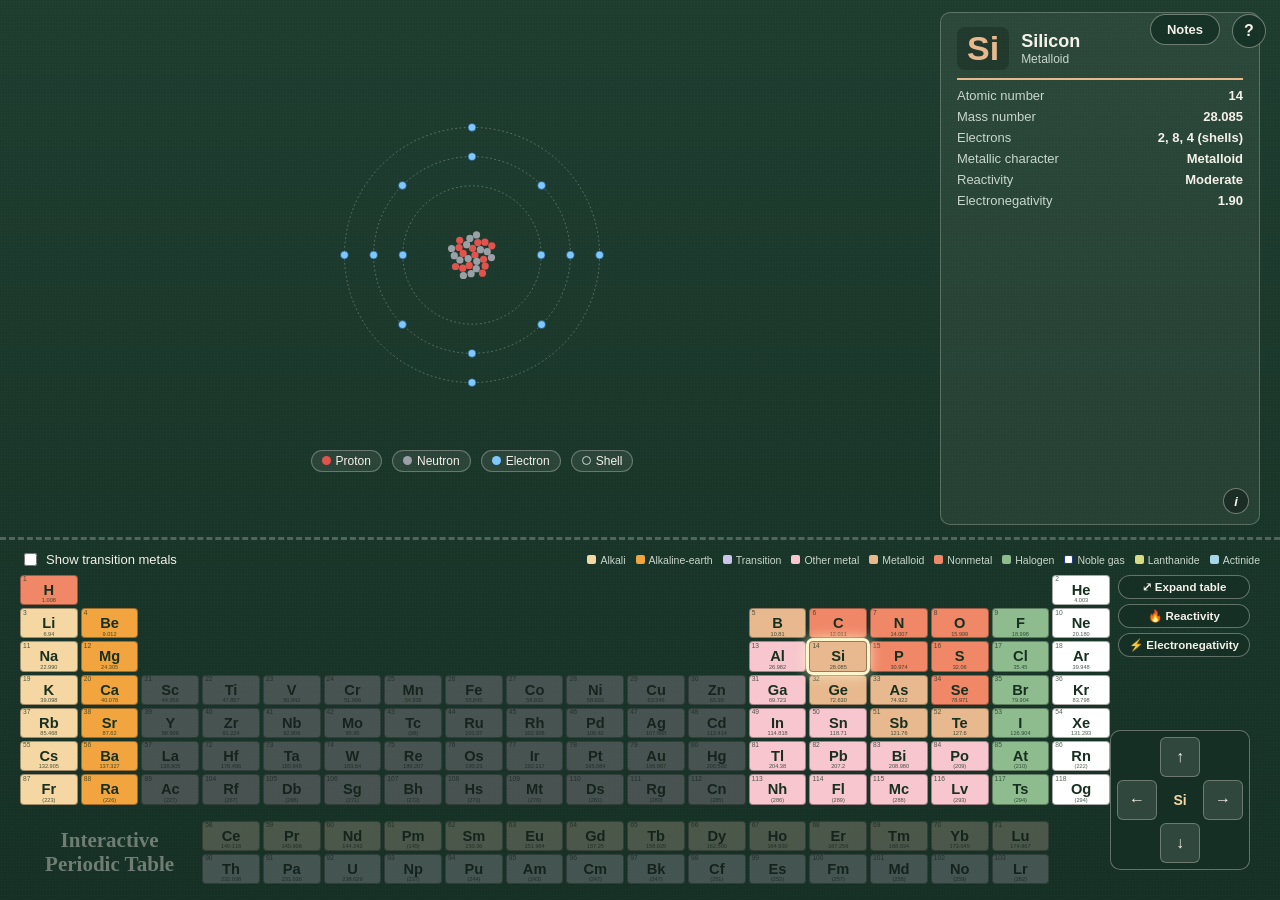
==== commit 40e3ef29: "Add chalk-style table title, expand-table toggle, move heatmap captions into it The empty gap below " ====
--- a/index.html
+++ b/index.html
@@ -54,6 +54,7 @@
       <div class="periodic-grid" id="periodic-grid"></div>
 
       <div class="heatmap-toggles">
+        <button class="heatmap-btn" id="expand-table-btn">⤢ Expand table</button>
         <button class="heatmap-btn" id="heat-reactivity-btn">🔥 Reactivity</button>
         <button class="heatmap-btn" id="heat-electroneg-btn">⚡ Electronegativity</button>
       </div>
@@ -71,7 +72,6 @@
 </div>
 
 <div id="popup" class="popup hidden"></div>
-<div id="heatmap-caption" class="heatmap-caption hidden"></div>
 
 <a id="notes-btn" class="corner-btn notes-btn" href="notes.html" aria-label="Open notes page">Notes</a>
 <button id="tour-btn" class="corner-btn tour-btn" aria-label="Take the tour">?</button>
--- a/style.css
+++ b/style.css
@@ -37,7 +37,9 @@
   gap: 16px;
   padding: 12px 20px;
   border-bottom: 3px dashed rgba(244,241,232,0.25);
-}
+  transition: flex-basis 500ms ease;
+}
+.app.table-expanded .top-zone { flex-basis: 30%; }
 
 .bohr-panel {
   flex: 1 1 55%;
@@ -84,7 +86,9 @@
   max-width: 100%;
   flex: 0 0 auto;
   overflow: visible;
-}
+  transition: width 500ms ease, height 500ms ease;
+}
+.app.table-expanded #bohr-svg { width: 21vh; height: 21vh; }
 
 .atom-scale {
   transform-origin: 220px 220px;
@@ -283,7 +287,9 @@
   flex-direction: column;
   padding: 10px 20px 16px;
   min-height: 0;
-}
+  transition: flex-basis 500ms ease;
+}
+.app.table-expanded .bottom-zone { flex-basis: 70%; }
 
 .table-toolbar {
   display: flex;
@@ -389,9 +395,14 @@
   border-color: var(--accent, #f5d7a3);
 }
 
+.periodic-grid.heatmap-reactivity,
+.periodic-grid.heatmap-electroneg {
+  gap: 0;
+  filter: saturate(1.6) brightness(1.15) contrast(1.1);
+}
 .periodic-grid.heatmap-reactivity .tile,
 .periodic-grid.heatmap-electroneg .tile {
-  border-color: rgba(244,241,232,0.15);
+  border-color: transparent;
 }
 .periodic-grid.heatmap-reactivity .tile { background: var(--heat-reactivity) !important; }
 .periodic-grid.heatmap-electroneg .tile { background: var(--heat-electroneg) !important; }
@@ -404,20 +415,42 @@
   opacity: 0;
 }
 
-.heatmap-caption {
-  position: fixed;
-  left: 50%;
-  top: calc(60% + 10px);
-  transform: translateX(-50%);
-  z-index: 65;
-  width: 340px;
-  background: rgba(18,40,30,0.98);
-  border: 1px solid rgba(244,241,232,0.45);
-  border-radius: 10px;
-  padding: 12px 18px;
-  box-shadow: 0 4px 20px rgba(0,0,0,0.45);
+/* Decorative title living in the empty gap below the footer rows (cols 1-3 are
+   unused there since La/Ac sit in the main grid). Becomes the heatmap caption
+   when one is active, instead of a floating card that covers part of the table. */
+.grid-title {
+  grid-row: 9 / 11;
+  grid-column: 1 / 4;
+  display: flex;
+  flex-direction: column;
+  align-items: center;
+  justify-content: center;
   text-align: center;
-}
+  padding: 4px;
+  overflow: hidden;
+  pointer-events: none;
+}
+.grid-title-heading {
+  font-family: 'Segoe Print', 'Bradley Hand', 'Chalkboard SE', 'Comic Sans MS', cursive;
+  font-size: 21px;
+  line-height: 1.15;
+  font-weight: 700;
+  color: rgba(244,241,232,0.4);
+  transition: color 0.3s ease, font-size 0.3s ease;
+}
+.grid-title-body {
+  font-family: 'Segoe Print', 'Bradley Hand', 'Chalkboard SE', 'Comic Sans MS', cursive;
+  font-size: 10.5px;
+  line-height: 1.28;
+  margin-top: 4px;
+  color: rgba(244,241,232,0.75);
+  display: none;
+}
+.grid-title.active .grid-title-heading {
+  font-size: 18px;
+  color: var(--accent, #fff5cc);
+}
+.grid-title.active .grid-title-body { display: block; }
 
 /* ---------- D-pad ---------- */
 .dpad {
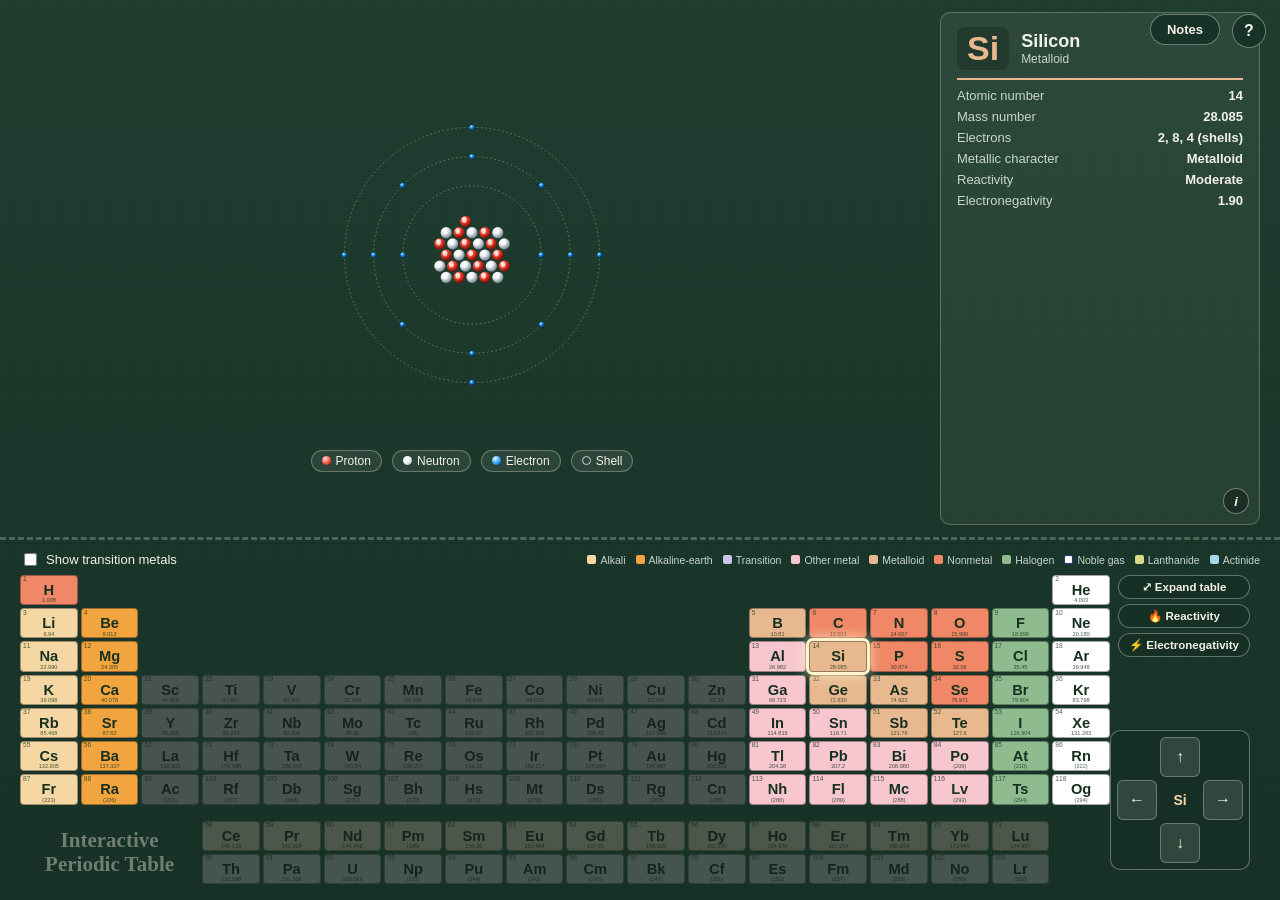
==== commit 15887dac: "Glossy 3D particles with spin/jiggle, plus a real rapid-move race condition fix Protons, neutrons an" ====
--- a/index.html
+++ b/index.html
@@ -12,7 +12,30 @@
   <header class="top-zone">
     <section class="bohr-panel">
       <div class="subshell-panel" id="subshell-panel"></div>
-      <svg id="bohr-svg" viewBox="0 0 440 440" aria-label="Bohr model diagram"></svg>
+      <svg id="bohr-svg" viewBox="0 0 440 440" aria-label="Bohr model diagram">
+        <defs>
+          <radialGradient id="protonGradient" cx="35%" cy="30%" r="70%">
+            <stop offset="0%" stop-color="#ffe0da"/>
+            <stop offset="40%" stop-color="#ff4630"/>
+            <stop offset="100%" stop-color="#7a0f05"/>
+          </radialGradient>
+          <radialGradient id="neutronGradient" cx="35%" cy="30%" r="70%">
+            <stop offset="0%" stop-color="#ffffff"/>
+            <stop offset="45%" stop-color="#e7ebef"/>
+            <stop offset="100%" stop-color="#7b8794"/>
+          </radialGradient>
+          <radialGradient id="electronGradient" cx="35%" cy="30%" r="70%">
+            <stop offset="0%" stop-color="#e6f6ff"/>
+            <stop offset="40%" stop-color="#1f9bff"/>
+            <stop offset="100%" stop-color="#083866"/>
+          </radialGradient>
+          <radialGradient id="blobGradient" cx="35%" cy="30%" r="70%">
+            <stop offset="0%" stop-color="#ffdcd6"/>
+            <stop offset="45%" stop-color="#c1544a"/>
+            <stop offset="100%" stop-color="#4d160f"/>
+          </radialGradient>
+        </defs>
+      </svg>
       <div class="legend-chips">
         <button class="legend-chip" data-kind="proton"><span class="dot proton"></span>Proton</button>
         <button class="legend-chip" data-kind="neutron"><span class="dot neutron"></span>Neutron</button>
--- a/style.css
+++ b/style.css
@@ -118,29 +118,51 @@
 }
 
 .electron {
-  fill: #7ec8ff;
-  stroke: #1a4a73;
-  stroke-width: 0.8;
+  fill: url(#electronGradient);
+  stroke: #083866;
+  stroke-width: 0.6;
   cursor: pointer;
   transition: cx 550ms ease, cy 550ms ease, opacity 450ms ease, r 450ms ease;
 }
+
+/* Nucleon "ball": outer wrapper positions/fades the nucleon (transitions smoothly between
+   moves); inner group jiggles continuously via CSS; the highlight ellipse inside it orbits
+   and squashes to fake a spinning glossy sphere. Three independent transforms on three
+   different elements, so none of them clobber each other. */
+.proton-wrap, .neutron-wrap {
+  transition: transform 550ms ease, opacity 450ms ease;
+}
 .nucleon {
-  transition: cx 550ms ease, cy 550ms ease, opacity 450ms ease, r 450ms ease;
   animation: nucleon-jiggle 2.6s ease-in-out infinite;
   cursor: pointer;
 }
-.nucleon.proton { fill: #e2534d; }
-.nucleon.neutron { fill: #9aa0a6; }
+.nucleon-body { transform-box: fill-box; }
+.nucleon.proton .nucleon-body { fill: url(#protonGradient); }
+.nucleon.neutron .nucleon-body { fill: url(#neutronGradient); }
+.nucleon-highlight {
+  fill: rgba(255,255,255,0.65);
+  transform-box: fill-box;
+  transform-origin: center;
+  animation: nucleon-spin 2.2s ease-in-out infinite;
+  pointer-events: none;
+}
 @keyframes nucleon-jiggle {
   0%, 100% { transform: translate(0, 0); }
-  25%      { transform: translate(0.6px, -0.5px); }
-  50%      { transform: translate(-0.5px, 0.6px); }
-  75%      { transform: translate(0.5px, 0.5px); }
+  25%      { transform: translate(0.9px, -0.7px); }
+  50%      { transform: translate(-0.8px, 0.9px); }
+  75%      { transform: translate(0.7px, 0.8px); }
+}
+@keyframes nucleon-spin {
+  0%   { transform: translateX(-1.8px) scaleX(0.18); opacity: 0.2; }
+  25%  { transform: translateX(0) scaleX(1); opacity: 0.85; }
+  50%  { transform: translateX(1.8px) scaleX(0.18); opacity: 0.2; }
+  75%  { transform: translateX(0) scaleX(1); opacity: 0.85; }
+  100% { transform: translateX(-1.8px) scaleX(0.18); opacity: 0.2; }
 }
 @media (prefers-reduced-motion: reduce) {
-  .nucleon { animation: none; }
-}
-.nucleus-blob { fill: #b0473f; opacity: 0.85; transition: r 500ms ease; }
+  .nucleon, .nucleon-highlight { animation: none; }
+}
+.nucleus-blob { fill: url(#blobGradient); opacity: 0.95; transition: r 500ms ease; }
 .nucleus-label { font-size: 13px; text-anchor: middle; fill: var(--chalk); font-weight: 600; }
 .nucleus-label.proton { fill: #ffb3ab; }
 .nucleus-label.neutron { fill: #d8dbde; }
@@ -196,9 +218,9 @@
 .legend-chip .dot {
   width: 9px; height: 9px; border-radius: 50%; display: inline-block;
 }
-.dot.proton { background: #e2534d; }
-.dot.neutron { background: #9aa0a6; }
-.dot.electron { background: #7ec8ff; }
+.dot.proton { background: radial-gradient(circle at 35% 30%, #ffe0da, #ff4630 60%, #7a0f05); }
+.dot.neutron { background: radial-gradient(circle at 35% 30%, #ffffff, #e7ebef 55%, #7b8794); }
+.dot.electron { background: radial-gradient(circle at 35% 30%, #e6f6ff, #1f9bff 60%, #083866); }
 .dot.shell { background: transparent; border: 1px solid var(--chalk-dim); }
 
 /* ---------- Info panel (flip card) ---------- */
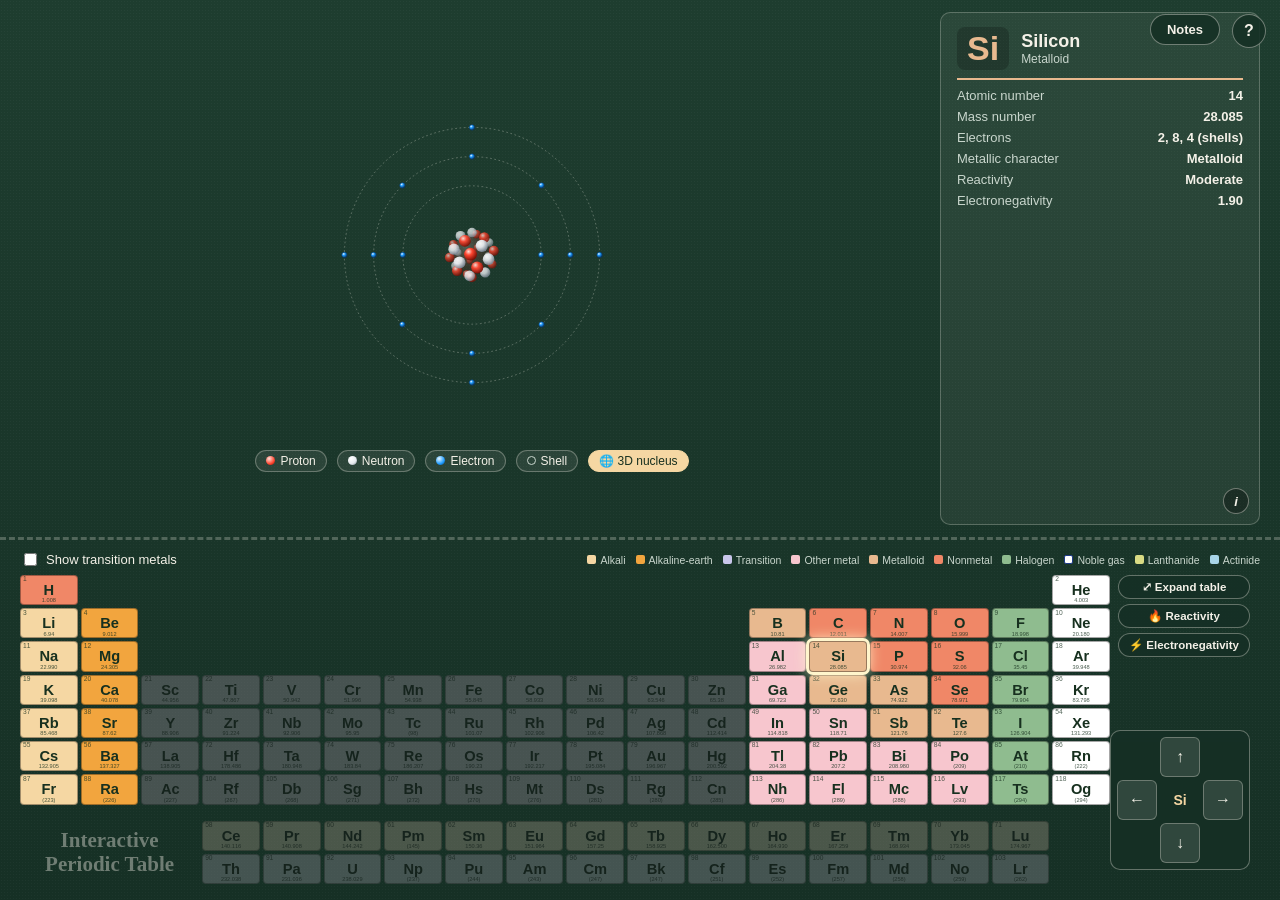
==== commit e6cf70cb: "Add genuine 3D nucleus mode with rotation and depth occlusion Nucleons were being packed onto a flat" ====
--- a/index.html
+++ b/index.html
@@ -41,6 +41,7 @@
         <button class="legend-chip" data-kind="neutron"><span class="dot neutron"></span>Neutron</button>
         <button class="legend-chip" data-kind="electron"><span class="dot electron"></span>Electron</button>
         <button class="legend-chip" data-kind="shell"><span class="dot shell"></span>Shell</button>
+        <button class="legend-chip nucleus-mode-chip active" id="nucleus-mode-btn" aria-label="Toggle 3D/2D nucleus view">🌐 3D nucleus</button>
       </div>
     </section>
 
--- a/style.css
+++ b/style.css
@@ -117,20 +117,30 @@
   to { transform: rotate(360deg); }
 }
 
+/* The whole packed nucleon cluster rotates as one rigid body -- genuine rotation, not a
+   per-particle illusion, so it's guaranteed to read as smooth (same technique as the
+   electron shells). Only applied in dots mode; see the JS toggle. */
+.nucleus-group.spinning {
+  animation: spin 16s linear infinite;
+  transform-origin: 220px 220px;
+}
+@media (prefers-reduced-motion: reduce) {
+  .nucleus-group.spinning { animation: none; }
+}
+
 .electron {
   fill: url(#electronGradient);
   stroke: #083866;
   stroke-width: 0.6;
   cursor: pointer;
-  transition: cx 550ms ease, cy 550ms ease, opacity 450ms ease, r 450ms ease;
+  transition: cx 600ms cubic-bezier(0.22, 1.2, 0.36, 1), cy 600ms cubic-bezier(0.22, 1.2, 0.36, 1), opacity 450ms ease, r 500ms cubic-bezier(0.22, 1.2, 0.36, 1);
 }
 
 /* Nucleon "ball": outer wrapper positions/fades the nucleon (transitions smoothly between
-   moves); inner group jiggles continuously via CSS; the highlight ellipse inside it orbits
-   and squashes to fake a spinning glossy sphere. Three independent transforms on three
-   different elements, so none of them clobber each other. */
+   moves, with a slight bounce-in for newly-arriving particles); inner group jiggles
+   continuously via CSS around that position. */
 .proton-wrap, .neutron-wrap {
-  transition: transform 550ms ease, opacity 450ms ease;
+  transition: transform 600ms cubic-bezier(0.22, 1.2, 0.36, 1), opacity 450ms ease;
 }
 .nucleon {
   animation: nucleon-jiggle 2.6s ease-in-out infinite;
@@ -139,28 +149,14 @@
 .nucleon-body { transform-box: fill-box; }
 .nucleon.proton .nucleon-body { fill: url(#protonGradient); }
 .nucleon.neutron .nucleon-body { fill: url(#neutronGradient); }
-.nucleon-highlight {
-  fill: rgba(255,255,255,0.65);
-  transform-box: fill-box;
-  transform-origin: center;
-  animation: nucleon-spin 2.2s ease-in-out infinite;
-  pointer-events: none;
-}
 @keyframes nucleon-jiggle {
   0%, 100% { transform: translate(0, 0); }
   25%      { transform: translate(0.9px, -0.7px); }
   50%      { transform: translate(-0.8px, 0.9px); }
   75%      { transform: translate(0.7px, 0.8px); }
 }
-@keyframes nucleon-spin {
-  0%   { transform: translateX(-1.8px) scaleX(0.18); opacity: 0.2; }
-  25%  { transform: translateX(0) scaleX(1); opacity: 0.85; }
-  50%  { transform: translateX(1.8px) scaleX(0.18); opacity: 0.2; }
-  75%  { transform: translateX(0) scaleX(1); opacity: 0.85; }
-  100% { transform: translateX(-1.8px) scaleX(0.18); opacity: 0.2; }
-}
 @media (prefers-reduced-motion: reduce) {
-  .nucleon, .nucleon-highlight { animation: none; }
+  .nucleon { animation: none; }
 }
 .nucleus-blob { fill: url(#blobGradient); opacity: 0.95; transition: r 500ms ease; }
 .nucleus-label { font-size: 13px; text-anchor: middle; fill: var(--chalk); font-weight: 600; }
@@ -222,6 +218,24 @@
 .dot.neutron { background: radial-gradient(circle at 35% 30%, #ffffff, #e7ebef 55%, #7b8794); }
 .dot.electron { background: radial-gradient(circle at 35% 30%, #e6f6ff, #1f9bff 60%, #083866); }
 .dot.shell { background: transparent; border: 1px solid var(--chalk-dim); }
+.legend-chip.nucleus-mode-chip.active {
+  background: var(--accent, #f5d7a3);
+  color: #17301f;
+  border-color: var(--accent, #f5d7a3);
+}
+
+/* ---------- 3D nucleus (genuine depth: sphere-packed nucleons, rotated + projected
+   every frame in JS, so near-side particles are bigger/brighter and far-side ones
+   shrink/dim and get occluded -- like panels rotating into and out of view on a ball). */
+.nucleon-3d { cursor: pointer; }
+.nucleon-3d .nucleon-body { transform-box: fill-box; }
+.nucleon-3d.proton .nucleon-body { fill: url(#protonGradient); }
+.nucleon-3d.neutron .nucleon-body { fill: url(#neutronGradient); }
+.nucleus-volume {
+  fill: url(#blobGradient);
+  opacity: 0.22;
+  pointer-events: none;
+}
 
 /* ---------- Info panel (flip card) ---------- */
 .info-panel {
